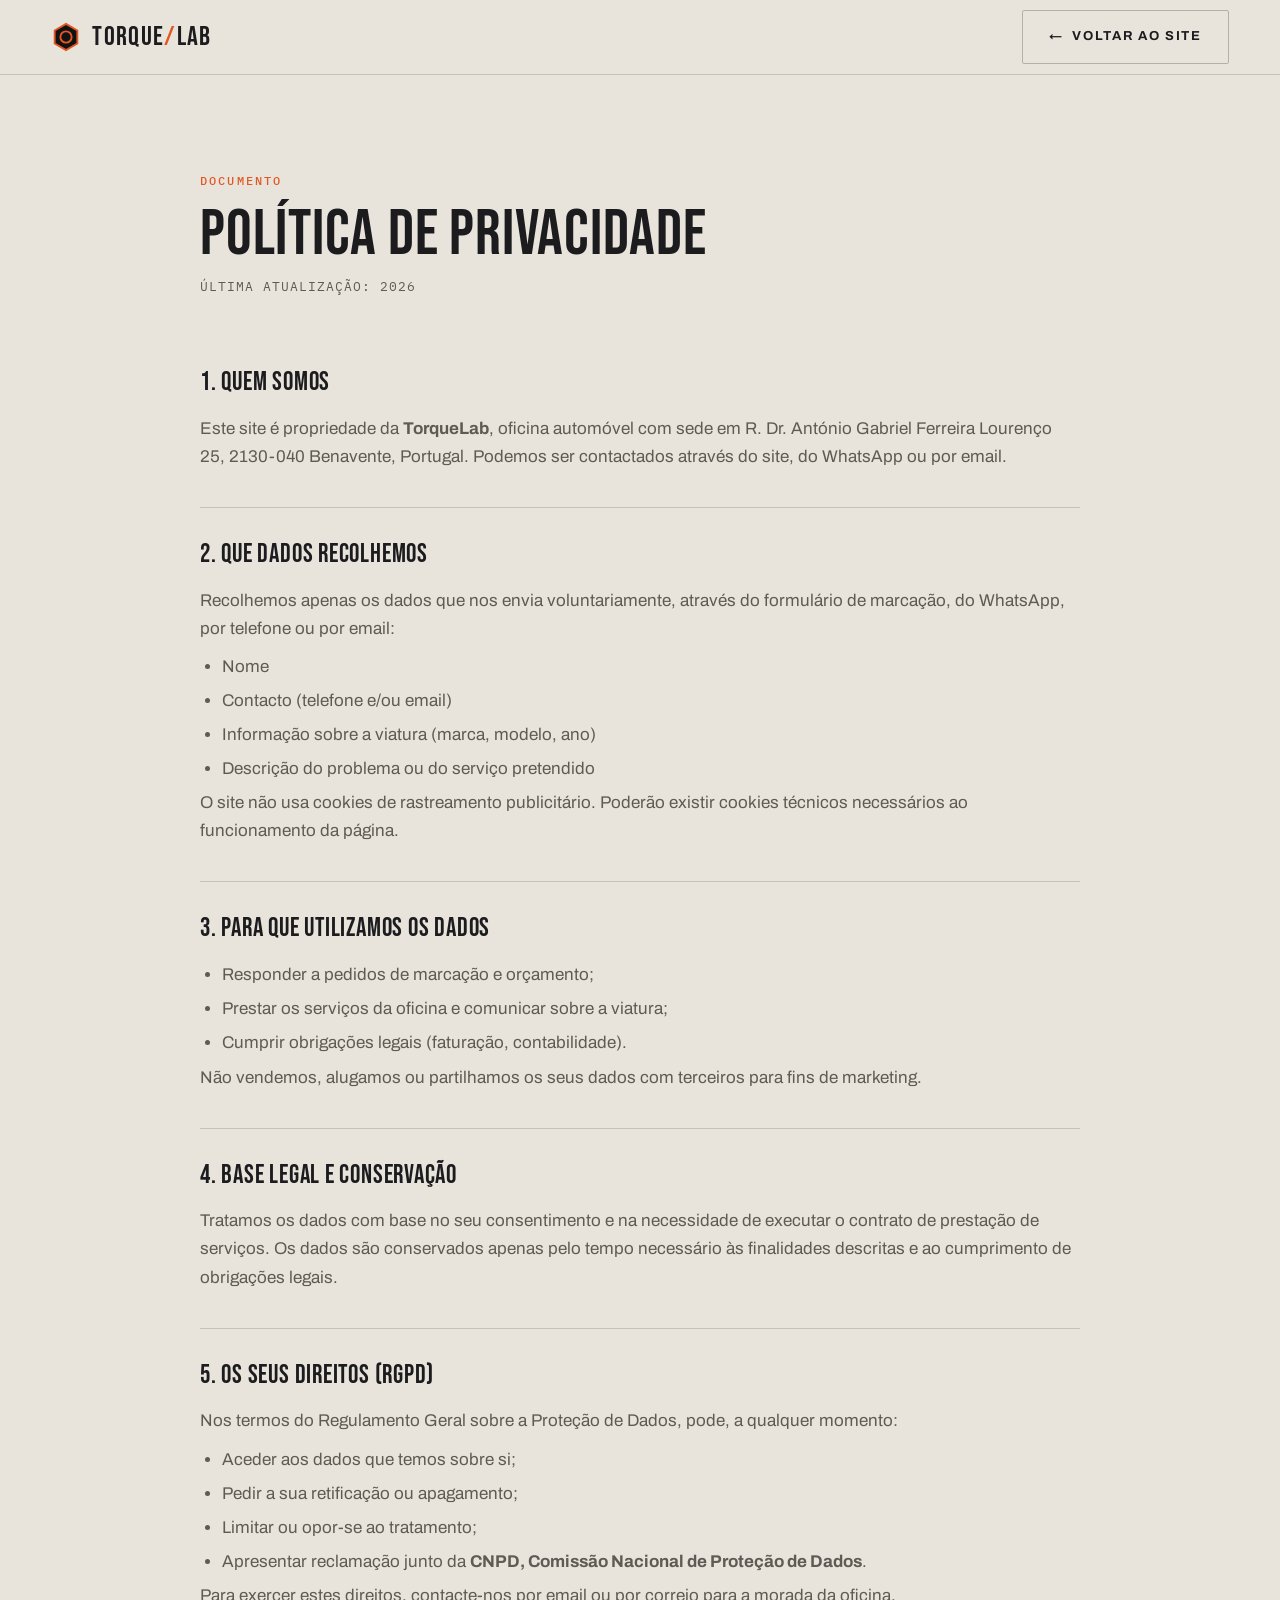
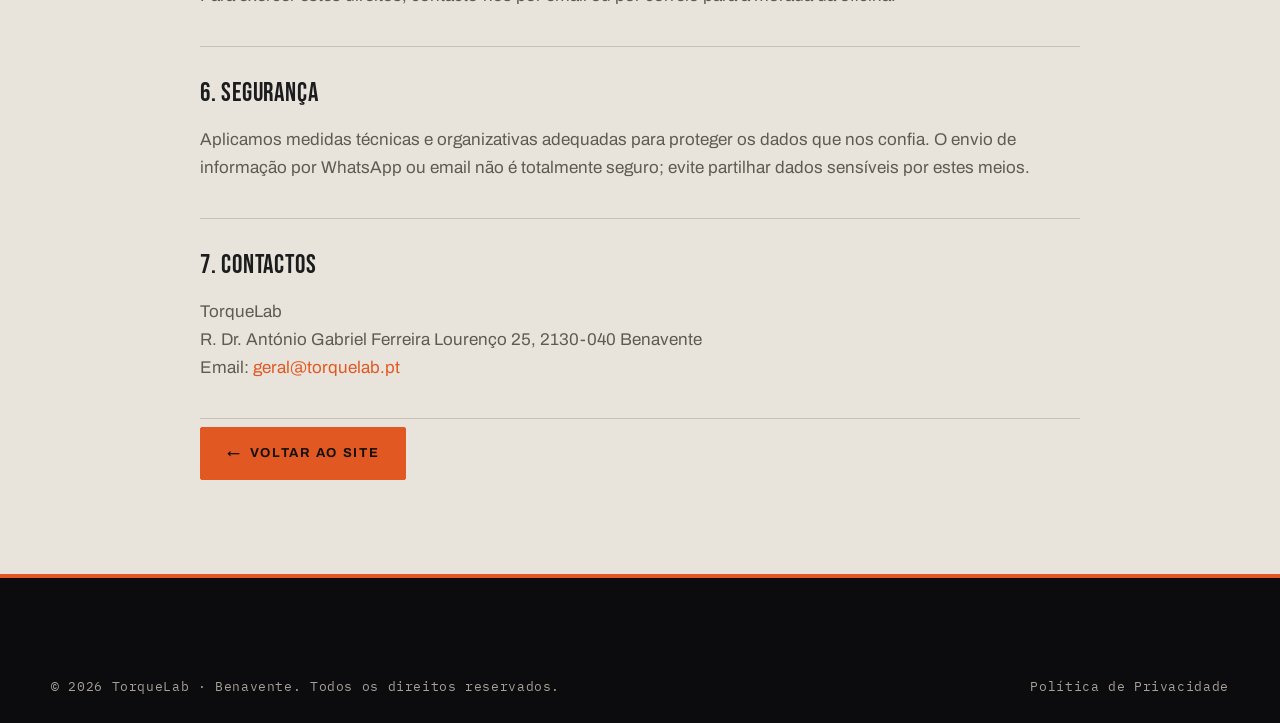
==== privacidade.html @ 55f6bb04 "Lançamento do site da TorqueLab: oficina automóvel em Benavente" ====
<!DOCTYPE html>
<html lang="pt-PT">
<head>
  <meta charset="UTF-8">
  <meta name="viewport" content="width=device-width, initial-scale=1.0">
  <title>Política de Privacidade, TorqueLab</title>
  <meta name="description" content="Política de Privacidade da TorqueLab, como tratamos os dados pessoais que nos confia através do site, formulários e WhatsApp.">
  <meta name="robots" content="noindex">
  <link rel="icon" href="data:image/svg+xml,%3Csvg%20xmlns='http://www.w3.org/2000/svg'%20viewBox='0%200%2032%2032'%3E%3Cpath%20d='M16%202l12.1%207v14L16%2030%203.9%2023V9L16%202z'%20fill='%23121214'%20stroke='%23e25822'%20stroke-width='2'/%3E%3Ccircle%20cx='16'%20cy='16'%20r='6'%20fill='none'%20stroke='%23e25822'%20stroke-width='2'/%3E%3C/svg%3E">
  <link rel="preconnect" href="https://fonts.googleapis.com">
  <link rel="preconnect" href="https://fonts.gstatic.com" crossorigin>
  <link href="https://fonts.googleapis.com/css2?family=Bebas+Neue&family=IBM+Plex+Mono:wght@400;500&family=Archivo:wght@400;500;600;700&display=swap" rel="stylesheet">
  <link rel="stylesheet" href="assets/css/styles.css">
</head>
<body class="page">
  <header class="site-header">
    <div class="container site-header__inner">
      <a class="brand" href="index.html">
        <svg class="brand__mark" width="30" height="30" viewBox="0 0 32 32" aria-hidden="true">
          <path d="M16 2l12.1 7v14L16 30 3.9 23V9L16 2z" fill="#121214" stroke="#e25822" stroke-width="2"></path>
          <circle cx="16" cy="16" r="6" fill="none" stroke="#e25822" stroke-width="2"></circle>
        </svg>
        <span class="brand__text">TORQUE<span>/</span>LAB</span>
      </a>
      <a class="btn btn--ghost_dark" href="index.html"><span aria-hidden="true">←</span> Voltar ao site</a>
    </div>
  </header>

  <main class="page-main">
    <div class="container container--narrow">
      <p class="kicker">Documento</p>
      <h1 class="page-title">Política de Privacidade</h1>
      <p class="page-update">Última atualização: 2026</p>

      <section class="page-block">
        <h2>1. Quem somos</h2>
        <p>Este site é propriedade da <strong>TorqueLab</strong>, oficina automóvel com sede em R. Dr. António Gabriel Ferreira Lourenço 25, 2130-040 Benavente, Portugal. Podemos ser contactados através do site, do WhatsApp ou por email.</p>
      </section>

      <section class="page-block">
        <h2>2. Que dados recolhemos</h2>
        <p>Recolhemos apenas os dados que nos envia voluntariamente, através do formulário de marcação, do WhatsApp, por telefone ou por email:</p>
        <ul>
          <li>Nome</li>
          <li>Contacto (telefone e/ou email)</li>
          <li>Informação sobre a viatura (marca, modelo, ano)</li>
          <li>Descrição do problema ou do serviço pretendido</li>
        </ul>
        <p>O site não usa cookies de rastreamento publicitário. Poderão existir cookies técnicos necessários ao funcionamento da página.</p>
      </section>

      <section class="page-block">
        <h2>3. Para que utilizamos os dados</h2>
        <ul>
          <li>Responder a pedidos de marcação e orçamento;</li>
          <li>Prestar os serviços da oficina e comunicar sobre a viatura;</li>
          <li>Cumprir obrigações legais (faturação, contabilidade).</li>
        </ul>
        <p>Não vendemos, alugamos ou partilhamos os seus dados com terceiros para fins de marketing.</p>
      </section>

      <section class="page-block">
        <h2>4. Base legal e conservação</h2>
        <p>Tratamos os dados com base no seu consentimento e na necessidade de executar o contrato de prestação de serviços. Os dados são conservados apenas pelo tempo necessário às finalidades descritas e ao cumprimento de obrigações legais.</p>
      </section>

      <section class="page-block">
        <h2>5. Os seus direitos (RGPD)</h2>
        <p>Nos termos do Regulamento Geral sobre a Proteção de Dados, pode, a qualquer momento:</p>
        <ul>
          <li>Aceder aos dados que temos sobre si;</li>
          <li>Pedir a sua retificação ou apagamento;</li>
          <li>Limitar ou opor-se ao tratamento;</li>
          <li>Apresentar reclamação junto da <strong>CNPD, Comissão Nacional de Proteção de Dados</strong>.</li>
        </ul>
        <p>Para exercer estes direitos, contacte-nos por email ou por correio para a morada da oficina.</p>
      </section>

      <section class="page-block">
        <h2>6. Segurança</h2>
        <p>Aplicamos medidas técnicas e organizativas adequadas para proteger os dados que nos confia. O envio de informação por WhatsApp ou email não é totalmente seguro; evite partilhar dados sensíveis por estes meios.</p>
      </section>

      <section class="page-block">
        <h2>7. Contactos</h2>
        <p>TorqueLab<br>R. Dr. António Gabriel Ferreira Lourenço 25, 2130-040 Benavente<br>Email: <a class="link" href="mailto:geral@torquelab.pt">geral@torquelab.pt</a></p>
      </section>

      <p><a class="btn btn--solid" href="index.html#contacto"><span aria-hidden="true">←</span> Voltar ao site</a></p>
    </div>
  </main>

  <footer class="site-footer">
    <div class="container">
      <div class="site-footer__bottom">
        <p>© <span data-year>2026</span> TorqueLab · Benavente. Todos os direitos reservados.</p>
        <p><a href="privacidade.html">Política de Privacidade</a></p>
      </div>
    </div>
  </footer>

  <script src="assets/js/main.js"></script>
</body>
</html>
---- assets/css/styles.css ----
/* ------------------------------------------------------------------ *
   TorqueLab, design industrial / laboratório
   Paleta: grafite + preto fosco + aço escovado + laranja-queimado
   Tipografia: Bebas Neue (display) / Archivo (corpo) / IBM Plex Mono (técnica)
 * ------------------------------------------------------------------ */

:root {
  --ink: #121214;
  --graphite: #1a1a1d;
  --panel: #232327;
  --steel: #35353b;
  --steel-2: #44444c;

  --paper: #e8e4dc;
  --paper-2: #dcd7cc;

  --txt: #ede9e1;
  --muted: #a6a097;

  --txt-dark: #1c1c1f;
  --muted-dark: #5f5b54;

  --orange: #e25822;
  --orange-2: #f06a2f;

  --f-display: 'Bebas Neue', 'Arial Narrow', sans-serif;
  --f-body: 'Archivo', 'Helvetica Neue', sans-serif;
  --f-mono: 'IBM Plex Mono', 'Courier New', monospace;

  --wrap: 1180px;
  --header-h: 74px;
}

* { box-sizing: border-box; }

html {
  scroll-behavior: smooth;
  scroll-padding-top: 110px;
  -webkit-text-size-adjust: 100%;
}

body {
  margin: 0;
  font-family: var(--f-body);
  font-size: 17px;
  line-height: 1.65;
  color: var(--txt);
  background: var(--ink);
  -webkit-font-smoothing: antialiased;
}

img { max-width: 100%; display: block; height: auto; }
a { color: inherit; }
ul, ol { margin: 0; padding: 0; list-style: none; }
h1, h2, h3 { margin: 0; font-weight: 400; }
p { margin: 0 0 1em; }

::selection { background: var(--orange); color: #fff; }

:focus-visible {
  outline: 2px solid var(--orange);
  outline-offset: 3px;
}

.container {
  width: min(var(--wrap), 92%);
  margin-inline: auto;
}
.container--narrow { width: min(880px, 92%); }

/* ------------------------------------------------------------------ */

.kicker {
  font-family: var(--f-mono);
  font-size: 12px;
  font-weight: 500;
  letter-spacing: .18em;
  text-transform: uppercase;
  color: var(--orange);
  margin: 0 0 14px;
}

.section {
  padding: clamp(70px, 9vw, 120px) 0;
  border-top: 1px solid var(--steel);
}
.section--light {
  background: var(--paper);
  color: var(--txt-dark);
  border-top: none;
}
.section--light .kicker { color: var(--orange); }
.section--dark { background: var(--graphite); }
.section--contact {
  background: var(--ink);
  padding-bottom: clamp(50px, 7vw, 80px);
}

.section__head { margin-bottom: clamp(38px, 5vw, 64px); max-width: 780px; }
.section__head--split {
  display: grid;
  grid-template-columns: minmax(0, 1.15fr) minmax(0, 1fr);
  gap: 40px;
  align-items: end;
  max-width: none;
}
.section__title {
  font-family: var(--f-display);
  font-size: clamp(38px, 5.4vw, 66px);
  line-height: .95;
  letter-spacing: .012em;
  text-transform: uppercase;
}
.section--light .section__title { color: var(--txt-dark); }
.section__sub { color: var(--muted); margin: 0; font-size: 16.5px; }
.section--light .section__sub { color: var(--muted-dark); }

.link {
  color: var(--orange);
  text-decoration: none;
  border-bottom: 1px solid transparent;
  transition: border-color .18s, color .18s;
}
.link:hover { border-color: var(--orange); }

.btn {
  display: inline-flex;
  align-items: center;
  justify-content: center;
  gap: 8px;
  font-family: var(--f-body);
  font-size: 13px;
  font-weight: 700;
  letter-spacing: .13em;
  text-transform: uppercase;
  text-decoration: none;
  padding: 15px 26px;
  border: 1px solid transparent;
  border-radius: 2px;
  cursor: pointer;
  transition: background-color .18s, color .18s, border-color .18s, transform .18s;
}
.btn--solid { background: var(--orange); color: #17110c; border-color: var(--orange); }
.btn--solid:hover { background: var(--orange-2); border-color: var(--orange-2); transform: translateY(-1px); }
.btn--ghost {
  background: transparent;
  color: var(--txt);
  border-color: var(--steel-2);
}
.btn--ghost:hover { border-color: var(--orange); color: var(--orange); }
.btn--ghost_dark { color: var(--txt-dark); border-color: #b6afa3; }
.btn--ghost_dark:hover { border-color: var(--orange); color: var(--orange); }

/* ------------------------------ topbar ---------------------------- */

.topbar {
  background: var(--orange);
  color: #17110c;
  font-family: var(--f-mono);
  font-size: 11.5px;
  letter-spacing: .1em;
  text-transform: uppercase;
}
.topbar__inner {
  display: flex;
  justify-content: space-between;
  align-items: center;
  gap: 18px;
  padding: 7px 0;
}
.topbar a { text-decoration: none; }
.topbar a:hover { text-decoration: underline; }

/* ------------------------------ header ---------------------------- */

.site-header {
  position: sticky;
  top: 0;
  z-index: 80;
  background: rgba(18, 18, 20, .94);
  backdrop-filter: blur(6px);
  border-bottom: 1px solid var(--steel);
  transition: box-shadow .2s;
}
.site-header.is-scrolled { box-shadow: 0 10px 30px rgba(0, 0, 0, .45); }
.site-header__inner {
  display: flex;
  align-items: center;
  justify-content: space-between;
  gap: 24px;
  min-height: var(--header-h);
}

.brand {
  display: inline-flex;
  align-items: center;
  gap: 11px;
  text-decoration: none;
}
.brand__text {
  font-family: var(--f-display);
  font-size: 27px;
  letter-spacing: .05em;
  color: var(--txt);
  line-height: 1;
}
.brand__text span { color: var(--orange); }

.nav { display: flex; align-items: center; gap: 26px; }
.nav__list { display: flex; gap: 26px; }
.nav__list a {
  font-family: var(--f-mono);
  font-size: 12.5px;
  letter-spacing: .1em;
  text-transform: uppercase;
  text-decoration: none;
  color: var(--muted);
  padding: 6px 0;
  border-bottom: 2px solid transparent;
  transition: color .18s, border-color .18s;
}
.nav__list a:hover { color: var(--txt); border-color: var(--orange); }
.nav__cta { padding: 12px 20px; font-size: 12px; }
.nav__phone {
  display: inline-flex;
  align-items: center;
  gap: 8px;
  font-family: var(--f-mono);
  font-size: 13.5px;
  color: var(--txt);
  text-decoration: none;
  letter-spacing: .04em;
}
.nav__phone:hover { color: var(--orange); }

.nav-toggle {
  display: none;
  flex-direction: column;
  justify-content: center;
  gap: 5px;
  width: 46px;
  height: 40px;
  padding: 8px;
  background: transparent;
  border: 1px solid var(--steel-2);
  border-radius: 2px;
  cursor: pointer;
}
.nav-toggle span {
  display: block;
  height: 2px;
  background: var(--txt);
  transition: transform .2s, opacity .2s;
}
.nav-toggle[aria-expanded="true"] span:nth-child(1) { transform: translateY(7px) rotate(45deg); }
.nav-toggle[aria-expanded="true"] span:nth-child(2) { opacity: 0; }
.nav-toggle[aria-expanded="true"] span:nth-child(3) { transform: translateY(-7px) rotate(-45deg); }

/* ------------------------------- hero ----------------------------- */

.hero {
  position: relative;
  overflow: hidden;
  background-color: var(--ink);
  background-image:
    radial-gradient(circle at 78% 18%, rgba(226, 88, 34, .28), transparent 42%),
    linear-gradient(rgba(18, 18, 20, .93), rgba(18, 18, 20, .84)),
    url("https://images.unsplash.com/photo-1486262715619-67b85e0b08d3?auto=format&fit=crop&w=1920&q=80");
  background-size: cover;
  background-position: center;
}
.hero::before {
  content: "";
  position: absolute;
  inset: 0;
  background-image:
    linear-gradient(rgba(255, 255, 255, .035) 1px, transparent 1px),
    linear-gradient(90deg, rgba(255, 255, 255, .035) 1px, transparent 1px);
  background-size: 56px 56px;
  pointer-events: none;
}
.hero__grid {
  position: relative;
  display: grid;
  grid-template-columns: minmax(0, 1.25fr) minmax(0, .85fr);
  gap: clamp(32px, 5vw, 64px);
  align-items: end;
  padding: clamp(64px, 9vw, 110px) 0 clamp(58px, 8vw, 96px);
}
.hero__title {
  font-family: var(--f-display);
  font-size: clamp(54px, 8.2vw, 104px);
  line-height: .9;
  letter-spacing: .01em;
  text-transform: uppercase;
  margin-bottom: 22px;
}
.hero__title span { color: var(--orange); }
.hero__lead {
  font-size: clamp(16.5px, 1.35vw, 19px);
  max-width: 56ch;
  color: #d6d1c8;
  margin-bottom: 30px;
}
.hero__actions { display: flex; flex-wrap: wrap; gap: 14px; margin-bottom: 26px; }
.hero__note {
  font-family: var(--f-mono);
  font-size: 12.5px;
  letter-spacing: .06em;
  color: var(--muted);
  margin: 0;
  padding-top: 18px;
  border-top: 1px solid var(--steel-2);
}

.spec-card {
  background: rgba(12, 12, 14, .82);
  border: 1px solid var(--steel-2);
  padding: 24px 24px 18px;
}
.spec-card__title {
  font-family: var(--f-mono);
  font-size: 11.5px;
  letter-spacing: .2em;
  text-transform: uppercase;
  color: var(--orange);
  margin: 0 0 16px;
  padding-bottom: 12px;
  border-bottom: 1px solid var(--steel-2);
}
.spec-card__rows { margin: 0; }
.spec-card__row {
  display: grid;
  grid-template-columns: 118px 1fr;
  gap: 12px;
  padding: 9px 0;
  border-bottom: 1px dashed #3a3a41;
}
.spec-card__row dt {
  font-family: var(--f-mono);
  font-size: 11.5px;
  letter-spacing: .1em;
  text-transform: uppercase;
  color: var(--muted);
}
.spec-card__row dd { margin: 0; font-size: 14.5px; color: var(--txt); }
.spec-card__link {
  display: block;
  margin-top: 16px;
  font-family: var(--f-mono);
  font-size: 13px;
  color: var(--orange);
  text-decoration: none;
  letter-spacing: .06em;
}
.spec-card__link:hover { text-decoration: underline; }

.hazard {
  height: 14px;
  background-image: repeating-linear-gradient(
    -45deg,
    var(--orange) 0 14px,
    var(--ink) 14px 28px
  );
}

/* ------------------------------ sobre ----------------------------- */

.about {
  display: grid;
  grid-template-columns: minmax(0, .95fr) minmax(0, 1.05fr);
  gap: clamp(32px, 5vw, 64px);
  align-items: start;
}
.about__media { position: relative; }
.about__img {
  margin: 0;
  border: 1px solid #c9c2b4;
  background: var(--paper-2);
}
.about__img img { filter: grayscale(.15) contrast(1.05); }
.about__note {
  position: absolute;
  left: -14px;
  bottom: -22px;
  width: min(320px, 88%);
  background: var(--ink);
  color: var(--txt);
  border-left: 4px solid var(--orange);
  padding: 14px 16px;
}
.about__note p {
  font-family: var(--f-mono);
  font-size: 11.5px;
  letter-spacing: .1em;
  text-transform: uppercase;
  margin: 0 0 5px;
  color: var(--muted);
}
.about__note p:first-child { color: var(--orange); margin-bottom: 7px; }

.about__lead {
  font-size: clamp(18px, 1.7vw, 21px);
  line-height: 1.5;
  font-weight: 500;
  color: var(--txt-dark);
}
.about__text > p { color: var(--muted-dark); }
.about__text strong { color: var(--txt-dark); font-weight: 700; }

.about__rows { margin-top: 28px; border-top: 2px solid var(--txt-dark); }
.about__rows li {
  padding: 16px 0;
  border-bottom: 1px solid #c9c2b4;
}
.about__rows p { margin: 0; font-size: 15.5px; color: var(--muted-dark); }
.about__rows-label {
  font-family: var(--f-mono);
  font-size: 12.5px !important;
  letter-spacing: .12em;
  text-transform: uppercase;
  color: var(--orange) !important;
  margin-bottom: 4px !important;
}

.stats {
  display: grid;
  grid-template-columns: repeat(4, 1fr);
  gap: 20px;
  margin-top: clamp(56px, 7vw, 84px);
  border-top: 2px solid var(--txt-dark);
  padding-top: 26px;
}
.stat__num {
  font-family: var(--f-display);
  font-size: clamp(44px, 5vw, 62px);
  line-height: 1;
  color: var(--txt-dark);
  margin: 0 0 6px;
}
.stat__label {
  font-family: var(--f-mono);
  font-size: 12px;
  letter-spacing: .1em;
  text-transform: uppercase;
  color: var(--muted-dark);
  margin: 0;
}

/* ---------------------------- serviços ---------------------------- */

.services-layout {
  display: grid;
  grid-template-columns: 250px minmax(0, 1fr);
  gap: clamp(28px, 4vw, 56px);
  align-items: start;
}
.services-index {
  position: sticky;
  top: calc(var(--header-h) + 24px);
  background: var(--panel);
  border: 1px solid var(--steel-2);
  padding: 20px 18px;
}
.services-index__label {
  font-family: var(--f-mono);
  font-size: 11px;
  letter-spacing: .2em;
  text-transform: uppercase;
  color: var(--orange);
  margin: 0 0 14px;
  padding-bottom: 10px;
  border-bottom: 1px solid var(--steel-2);
}
.services-index nav { display: flex; flex-direction: column; gap: 4px; }
.services-index a {
  display: flex;
  gap: 12px;
  padding: 9px 6px;
  font-family: var(--f-mono);
  font-size: 13px;
  color: var(--muted);
  text-decoration: none;
  border-left: 2px solid transparent;
  transition: color .15s, border-color .15s, background-color .15s;
}
.services-index a span { font-family: var(--f-body); font-size: 14.5px; }
.services-index a:hover {
  color: var(--txt);
  border-color: var(--orange);
  background: rgba(226, 88, 34, .08);
}

.serv-cat {
  scroll-margin-top: calc(var(--header-h) + 18px);
  margin-bottom: clamp(38px, 5vw, 58px);
}
.serv-cat:last-child { margin-bottom: 0; }
.serv-cat__head {
  display: grid;
  grid-template-columns: 76px minmax(0, 1fr) auto;
  gap: 20px;
  align-items: start;
  padding-bottom: 18px;
  margin-bottom: 4px;
  border-bottom: 2px solid var(--orange);
}
.serv-cat__num {
  font-family: var(--f-display);
  font-size: 56px;
  line-height: .85;
  color: var(--orange);
  margin: 0;
}
.serv-cat__head h3 {
  font-family: var(--f-display);
  font-size: clamp(26px, 3vw, 34px);
  letter-spacing: .03em;
  text-transform: uppercase;
  color: var(--txt);
  margin-bottom: 6px;
}
.serv-cat__head p:not(.serv-cat__num):not(.serv-cat__count) {
  margin: 0;
  color: var(--muted);
  font-size: 15.5px;
  max-width: 58ch;
}
.serv-cat__count {
  font-family: var(--f-mono);
  font-size: 12px;
  letter-spacing: .1em;
  text-transform: uppercase;
  color: var(--muted);
  margin: 6px 0 0;
}

.serv-row {
  display: flex;
  align-items: center;
  justify-content: space-between;
  gap: 28px;
  padding: 17px 12px;
  border-bottom: 1px solid var(--steel);
  transition: background-color .15s;
}
.serv-row:hover { background: rgba(255, 255, 255, .03); }
.serv-row__name {
  font-family: var(--f-body);
  font-size: 16.5px;
  font-weight: 600;
  letter-spacing: .02em;
  margin: 0 0 3px;
  color: var(--txt);
}
.serv-row__desc {
  margin: 0;
  font-size: 15px;
  color: var(--muted);
  max-width: 74ch;
}
.serv-row__cta {
  flex-shrink: 0;
  font-family: var(--f-mono);
  font-size: 12.5px;
  letter-spacing: .1em;
  text-transform: uppercase;
  color: var(--orange);
  text-decoration: none;
  white-space: nowrap;
  border: 1px solid transparent;
  padding: 8px 12px;
  transition: border-color .15s, background-color .15s;
}
.serv-row__cta:hover { border-color: var(--orange); background: rgba(226, 88, 34, .1); }

/* ------------------------------ método ---------------------------- */

#metodo .container { position: relative; }
#metodo {
  background-image:
    linear-gradient(rgba(28, 28, 31, .05) 1px, transparent 1px),
    linear-gradient(90deg, rgba(28, 28, 31, .05) 1px, transparent 1px);
  background-size: 44px 44px;
}

.method {
  display: grid;
  grid-template-columns: minmax(0, 1.15fr) minmax(0, .85fr);
  gap: clamp(32px, 5vw, 64px);
  align-items: start;
}

.steps { border-left: 2px solid var(--txt-dark); }
.step {
  position: relative;
  display: grid;
  grid-template-columns: 86px minmax(0, 1fr);
  gap: 22px;
  padding: 0 0 34px 30px;
  margin-left: -2px;
  border-left: 2px solid transparent;
}
.step:last-child { padding-bottom: 0; }
.step__num {
  font-family: var(--f-display);
  font-size: 54px;
  line-height: .85;
  color: var(--orange);
}
.step__body {
  background: rgba(255, 255, 255, .55);
  border: 1px solid #c9c2b4;
  border-top: 3px solid var(--txt-dark);
  padding: 20px 22px;
}
.step__body h3 {
  font-family: var(--f-display);
  font-size: 30px;
  letter-spacing: .04em;
  text-transform: uppercase;
  color: var(--txt-dark);
  margin-bottom: 6px;
}
.step__body p { color: var(--muted-dark); font-size: 15.5px; margin-bottom: 10px; }
.step__meta {
  font-family: var(--f-mono);
  font-size: 11.5px;
  letter-spacing: .1em;
  text-transform: uppercase;
  color: var(--orange);
  margin: 0 !important;
  padding-top: 10px;
  border-top: 1px dashed #b9b2a6;
}

.method-side { display: flex; flex-direction: column; gap: 22px; position: sticky; top: calc(var(--header-h) + 24px); }
.method-side__panel {
  background: var(--ink);
  color: var(--txt);
  border-left: 5px solid var(--orange);
  padding: 26px 26px 22px;
}
.method-side__panel--alt { background: var(--panel); border-left-color: var(--txt-dark); }
.method-side__big {
  font-family: var(--f-display);
  font-size: clamp(26px, 2.4vw, 34px);
  line-height: 1.05;
  letter-spacing: .02em;
  text-transform: uppercase;
  margin: 0 0 12px;
}
.method-side__panel > p:last-child { color: var(--muted); font-size: 15px; margin: 0; }

/* ----------------------------- galeria ---------------------------- */

.gallery {
  display: grid;
  grid-template-columns: repeat(12, 1fr);
  grid-auto-rows: 230px;
  gap: 14px;
}
.gallery__item {
  position: relative;
  margin: 0;
  overflow: hidden;
  background: var(--panel);
  border: 1px solid var(--steel-2);
}
.gallery__item img {
  width: 100%;
  height: 100%;
  object-fit: cover;
  filter: grayscale(.25) contrast(1.04);
  transition: filter .3s, transform .4s;
}
.gallery__item:hover img { filter: grayscale(0); transform: scale(1.03); }
.gallery__item figcaption {
  position: absolute;
  left: 0;
  right: 0;
  bottom: 0;
  padding: 26px 16px 13px;
  background: linear-gradient(transparent, rgba(10, 10, 12, .92));
  font-family: var(--f-mono);
  font-size: 12.5px;
  letter-spacing: .04em;
  color: var(--txt);
}
.gallery__item figcaption span {
  display: block;
  color: var(--orange);
  letter-spacing: .16em;
  text-transform: uppercase;
  font-size: 11px;
  margin-bottom: 3px;
}
.g1 { grid-column: span 7; grid-row: span 2; }
.g2 { grid-column: span 5; grid-row: span 1; }
.g3 { grid-column: span 5; grid-row: span 1; }
.g4 { grid-column: span 7; grid-row: span 1; }
.g5 { grid-column: span 5; grid-row: span 1; }

/* --------------------------- testemunhos -------------------------- */

.testimonials {
  display: grid;
  grid-template-columns: minmax(0, 1.3fr) minmax(0, .7fr);
  gap: clamp(28px, 4vw, 52px);
  align-items: start;
}
.testimonials__list { border-top: 2px solid var(--txt-dark); }
.review {
  margin: 0;
  padding: 26px 0;
  border-bottom: 1px solid #c9c2b4;
  border-left: 4px solid var(--orange);
  padding-left: 24px;
}
.review p {
  font-size: clamp(17px, 1.6vw, 19.5px);
  line-height: 1.55;
  color: var(--txt-dark);
  margin-bottom: 14px;
}
.review footer {
  font-family: var(--f-mono);
  font-size: 12.5px;
  letter-spacing: .08em;
  text-transform: uppercase;
  color: var(--muted-dark);
}
.review footer span {
  display: block;
  color: var(--orange);
  margin-bottom: 2px;
  letter-spacing: .12em;
}
.review--wide p { font-size: clamp(19px, 1.9vw, 23px); }

.testimonials__side { display: flex; flex-direction: column; gap: 18px; }
.rating-card {
  background: var(--ink);
  color: var(--txt);
  padding: 26px 24px;
  border: 1px solid var(--steel-2);
}
.rating-card__stars {
  color: var(--orange);
  letter-spacing: .16em;
  font-size: 20px;
  margin: 0 0 6px;
}
.rating-card__score {
  font-family: var(--f-display);
  font-size: 46px;
  line-height: 1;
  letter-spacing: .02em;
  text-transform: uppercase;
  margin: 0 0 12px;
}
.rating-card__score::before {
  content: attr(data-value) " ";
  color: var(--orange);
}
.rating-card--insta .rating-card__score { color: var(--orange); font-size: 34px; }
.rating-card--insta .rating-card__score::before { content: none; }
.rating-card__text { color: var(--muted); font-size: 15px; margin-bottom: 18px; }
.rating-card .btn { width: 100%; font-size: 12px; padding: 14px 16px; }
.rating-card--insta { background: var(--panel); }

/* -------------------------------- faq ----------------------------- */

.faq { border-top: 2px solid var(--orange); }
.faq__item { border-bottom: 1px solid var(--steel-2); }
.faq__item summary {
  display: flex;
  align-items: center;
  justify-content: space-between;
  gap: 20px;
  padding: 22px 4px;
  cursor: pointer;
  list-style: none;
  font-family: var(--f-display);
  font-size: clamp(21px, 2.4vw, 27px);
  letter-spacing: .03em;
  text-transform: uppercase;
  color: var(--txt);
  transition: color .15s;
}
.faq__item summary::-webkit-details-marker { display: none; }
.faq__item summary:hover { color: var(--orange); }
.faq__mark {
  position: relative;
  flex-shrink: 0;
  width: 26px;
  height: 26px;
  border: 1px solid var(--steel-2);
}
.faq__mark::before,
.faq__mark::after {
  content: "";
  position: absolute;
  inset: 50% 6px auto 6px;
  height: 2px;
  background: var(--orange);
  transform: translateY(-50%);
  transition: transform .2s;
}
.faq__mark::after { transform: translateY(-50%) rotate(90deg); }
.faq__item[open] .faq__mark::after { transform: translateY(-50%) rotate(0); }
.faq__body { padding: 0 4px 24px; max-width: 74ch; }
.faq__body p { color: var(--muted); margin: 0; }

/* ----------------------------- contacto --------------------------- */

.contact {
  display: grid;
  grid-template-columns: minmax(0, 1.1fr) minmax(0, .9fr);
  gap: clamp(28px, 4vw, 48px);
  align-items: start;
}

.worksheet {
  background: var(--graphite);
  border: 1px solid var(--steel-2);
  border-top: 4px solid var(--orange);
  padding: clamp(24px, 3vw, 36px);
}
.worksheet__title {
  font-family: var(--f-display);
  font-size: 32px;
  letter-spacing: .05em;
  text-transform: uppercase;
  color: var(--txt);
  margin: 0 0 22px;
  padding-bottom: 14px;
  border-bottom: 1px solid var(--steel-2);
}
.worksheet__grid {
  display: grid;
  grid-template-columns: 1fr 1fr;
  gap: 16px;
}
.field { display: flex; flex-direction: column; gap: 7px; }
.field--full { grid-column: 1 / -1; }
.field label {
  font-family: var(--f-mono);
  font-size: 11.5px;
  letter-spacing: .13em;
  text-transform: uppercase;
  color: var(--muted);
}
.field label span { color: var(--steel-2); text-transform: none; letter-spacing: .04em; }
.field input,
.field select,
.field textarea {
  font-family: var(--f-body);
  font-size: 16px;
  color: var(--txt);
  background: var(--ink);
  border: 1px solid var(--steel-2);
  border-radius: 2px;
  padding: 13px 14px;
  transition: border-color .15s, background-color .15s;
}
.field input::placeholder,
.field textarea::placeholder { color: #6e6a63; }
.field input:focus,
.field select:focus,
.field textarea:focus {
  outline: none;
  border-color: var(--orange);
  background: #0d0d0f;
}
.field select { appearance: none; background-image: linear-gradient(45deg, transparent 50%, var(--orange) 50%), linear-gradient(135deg, var(--orange) 50%, transparent 50%); background-position: calc(100% - 20px) calc(50% - 3px), calc(100% - 14px) calc(50% - 3px); background-size: 6px 6px, 6px 6px; background-repeat: no-repeat; }
.field select optgroup { background: var(--ink); color: var(--txt); font-style: normal; }
.field textarea { resize: vertical; min-height: 110px; }

.worksheet__foot { margin-top: 22px; display: flex; flex-direction: column; gap: 12px; align-items: flex-start; }
.worksheet__note {
  font-family: var(--f-mono);
  font-size: 12.5px;
  color: var(--muted);
  margin: 0;
  letter-spacing: .03em;
}
.worksheet__note.is-ok { color: var(--orange); }

.contact-info { display: flex; flex-direction: column; gap: 20px; }
.contact-info__block {
  background: var(--graphite);
  border: 1px solid var(--steel-2);
  border-left: 4px solid var(--orange);
  padding: 22px 24px;
}
.contact-info__label {
  font-family: var(--f-mono);
  font-size: 11.5px;
  letter-spacing: .2em;
  text-transform: uppercase;
  color: var(--orange);
  margin: 0 0 10px;
}
.contact-info__block p { color: var(--txt); font-size: 16px; margin-bottom: 8px; }
.contact-info__block p:last-child { margin-bottom: 0; }

.hours { width: 100%; border-collapse: collapse; font-size: 15.5px; }
.hours td { padding: 8px 0; border-bottom: 1px dashed #3a3a41; color: var(--txt); }
.hours tr:last-child td { border-bottom: none; }
.hours td:last-child { text-align: right; font-family: var(--f-mono); color: var(--orange); font-size: 14.5px; }

.map {
  margin-top: clamp(28px, 4vw, 44px);
  border: 1px solid var(--steel-2);
  filter: grayscale(1) contrast(1.05);
  transition: filter .3s;
}
.map:hover { filter: grayscale(0); }
.map iframe { display: block; }

/* ------------------------------ footer ---------------------------- */

.site-footer {
  background: #0c0c0e;
  border-top: 4px solid var(--orange);
  padding: clamp(52px, 7vw, 76px) 0 26px;
  font-size: 15.5px;
}
.site-footer__grid {
  display: grid;
  grid-template-columns: minmax(0, 1.3fr) repeat(3, minmax(0, 1fr));
  gap: clamp(28px, 4vw, 48px);
  padding-bottom: 40px;
  border-bottom: 1px solid var(--steel);
}
.site-footer__tagline { color: var(--muted); max-width: 34ch; margin-top: 16px; }
.site-footer__title {
  font-family: var(--f-mono);
  font-size: 11.5px;
  letter-spacing: .2em;
  text-transform: uppercase;
  color: var(--orange);
  margin: 0 0 14px;
}
.site-footer__col ul { display: flex; flex-direction: column; gap: 8px; }
.site-footer__col a {
  color: var(--muted);
  text-decoration: none;
  transition: color .15s;
}
.site-footer__col a:hover { color: var(--orange); }
.site-footer__col p { color: var(--muted); }
.site-footer__social a {
  display: inline-flex;
  align-items: center;
  gap: 9px;
  font-family: var(--f-mono);
  font-size: 13.5px;
  color: var(--txt);
}
.site-footer__bottom {
  display: flex;
  justify-content: space-between;
  gap: 18px;
  flex-wrap: wrap;
  padding-top: 22px;
  font-family: var(--f-mono);
  font-size: 12.5px;
  letter-spacing: .05em;
  color: var(--muted);
}
.site-footer__bottom p { margin: 0; }
.site-footer__bottom a { color: var(--muted); text-decoration: none; }
.site-footer__bottom a:hover { color: var(--orange); }

/* --------------------------- whatsapp fab ------------------------- */

.wa-fab {
  position: fixed;
  right: 20px;
  bottom: 20px;
  z-index: 90;
  display: inline-flex;
  align-items: center;
  gap: 10px;
  background: var(--orange);
  color: #17110c;
  border: 2px solid #17110c;
  border-radius: 999px;
  padding: 13px 20px 13px 15px;
  text-decoration: none;
  box-shadow: 0 12px 34px rgba(0, 0, 0, .5);
  transition: background-color .18s, transform .18s;
}
.wa-fab:hover { background: var(--orange-2); transform: translateY(-2px); }
.wa-fab__label {
  font-family: var(--f-body);
  font-size: 13px;
  font-weight: 700;
  letter-spacing: .1em;
  text-transform: uppercase;
}
.wa-fab__pulse { display: none; }

/* ---------------------------- página privada ---------------------- */

.page { background: var(--paper); }
.page .site-header { background: rgba(232, 228, 220, .92); border-bottom-color: #c9c2b4; }
.page .brand__text { color: var(--txt-dark); }
.page .nav-toggle span { background: var(--txt-dark); }
.page-main {
  padding: clamp(56px, 8vw, 96px) 0 clamp(48px, 6vw, 80px);
  color: var(--txt-dark);
}
.page-title {
  font-family: var(--f-display);
  font-size: clamp(40px, 5.4vw, 64px);
  line-height: .95;
  letter-spacing: .012em;
  text-transform: uppercase;
  color: var(--txt-dark);
  margin-bottom: 10px;
}
.page-update {
  font-family: var(--f-mono);
  font-size: 12.5px;
  letter-spacing: .08em;
  text-transform: uppercase;
  color: var(--muted-dark);
  margin-bottom: 40px;
}
.page-block {
  padding: 26px 0;
  border-bottom: 1px solid #c9c2b4;
}
.page-block h2 {
  font-family: var(--f-display);
  font-size: 26px;
  letter-spacing: .03em;
  text-transform: uppercase;
  color: var(--txt-dark);
  margin-bottom: 10px;
}
.page-block p { color: var(--muted-dark); margin-bottom: 10px; }
.page-block ul { list-style: disc; padding-left: 22px; color: var(--muted-dark); }
.page-block ul li { margin-bottom: 6px; }
.page-main .btn { margin-top: 8px; }

/* ------------------------------ reveal ---------------------------- */

.js [data-reveal] {
  opacity: 0;
  transform: translateY(14px);
  transition: opacity .55s ease, transform .55s ease;
}
.js [data-reveal].is-visible { opacity: 1; transform: none; }

/* --------------------------- responsivo --------------------------- */

@media (max-width: 1040px) {
  .nav__phone { display: none; }
  .section__head--split { grid-template-columns: 1fr; gap: 18px; align-items: start; }
  .hero__grid { grid-template-columns: 1fr; align-items: start; }
  .spec-card { max-width: 560px; }
  .services-layout { grid-template-columns: 1fr; }
  .services-index { position: static; display: none; }
  .method { grid-template-columns: 1fr; }
  .method-side { position: static; flex-direction: row; flex-wrap: wrap; }
  .method-side__panel { flex: 1 1 300px; }
  .testimonials { grid-template-columns: 1fr; }
  .contact { grid-template-columns: 1fr; }
  .site-footer__grid { grid-template-columns: 1fr 1fr; }
}

@media (max-width: 860px) {
  .topbar__item--mid { display: none; }

  .nav-toggle { display: flex; }
  .nav {
    position: fixed;
    inset: 0;
    top: 0;
    flex-direction: column;
    justify-content: center;
    gap: 30px;
    background: rgba(12, 12, 14, .98);
    transform: translateX(100%);
    transition: transform .3s ease;
    padding: 90px 8vw 40px;
    overflow-y: auto;
  }
  .nav.is-open { transform: translateX(0); }
  .nav__list { flex-direction: column; gap: 6px; width: 100%; }
  .nav__list a {
    font-family: var(--f-display);
    font-size: clamp(34px, 9vw, 52px);
    letter-spacing: .04em;
    color: var(--txt);
    border-bottom: 1px solid var(--steel);
    padding: 14px 0;
    display: block;
  }
  .nav__cta { width: 100%; padding: 17px; font-size: 14px; }
  body.nav-open { overflow: hidden; }

  .about { grid-template-columns: 1fr; }
  .about__note { position: static; width: 100%; margin-top: 14px; }
  .stats { grid-template-columns: 1fr 1fr; gap: 26px 18px; }

  .serv-cat__head { grid-template-columns: 56px minmax(0, 1fr); }
  .serv-cat__num { font-size: 44px; }
  .serv-cat__count { grid-column: 2; margin-top: -8px; }
  .serv-row { flex-direction: column; align-items: flex-start; gap: 12px; padding: 16px 4px; }
  .serv-row__cta { padding: 9px 14px; border-color: var(--steel-2); }

  .step { grid-template-columns: 64px minmax(0, 1fr); gap: 14px; padding-left: 18px; }
  .step__num { font-size: 42px; }
  .step__body { padding: 16px; }

  .gallery { grid-template-columns: 1fr 1fr; grid-auto-rows: 200px; }
  .g1, .g2, .g3, .g4, .g5 { grid-column: span 1; grid-row: span 1; }
  .g1 { grid-column: span 2; grid-row: span 2; }

  .worksheet__grid { grid-template-columns: 1fr; }
  .site-footer__grid { grid-template-columns: 1fr; gap: 32px; }
  .site-footer__bottom { flex-direction: column; gap: 8px; }

  .wa-fab { padding: 15px; border-radius: 999px; }
  .wa-fab__label { display: none; }
}

@media (max-width: 480px) {
  body { font-size: 16px; }
  .topbar__inner { justify-content: center; }
  .topbar__item:last-child { display: none; }
  .hero__actions { flex-direction: column; align-items: stretch; }
  .hero__actions .btn { width: 100%; }
  .stats { grid-template-columns: 1fr; }
  .gallery { grid-template-columns: 1fr; grid-auto-rows: 210px; }
  .g1 { grid-column: span 1; grid-row: span 2; }
}

@media (prefers-reduced-motion: reduce) {
  html { scroll-behavior: auto; }
  *, *::before, *::after {
    animation-duration: .01ms !important;
    transition-duration: .01ms !important;
  }
  .js [data-reveal] { opacity: 1; transform: none; }
}
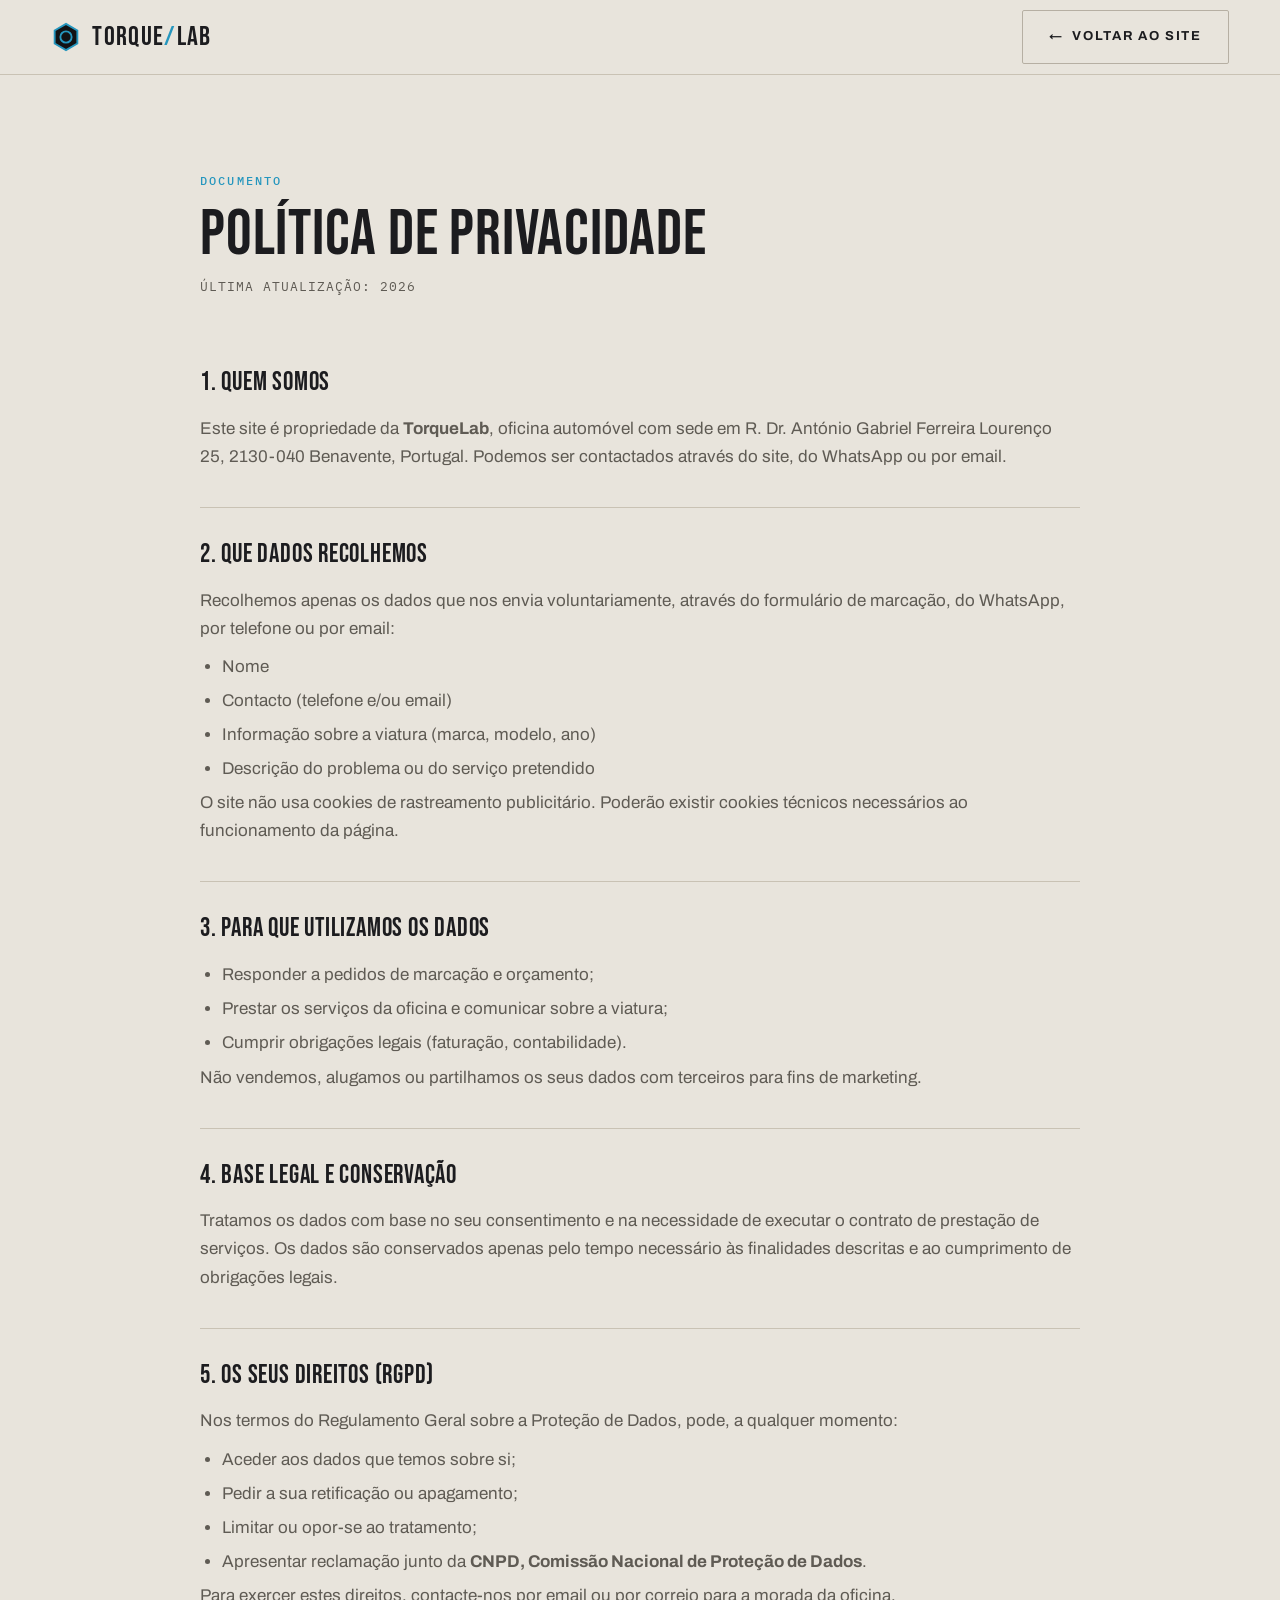
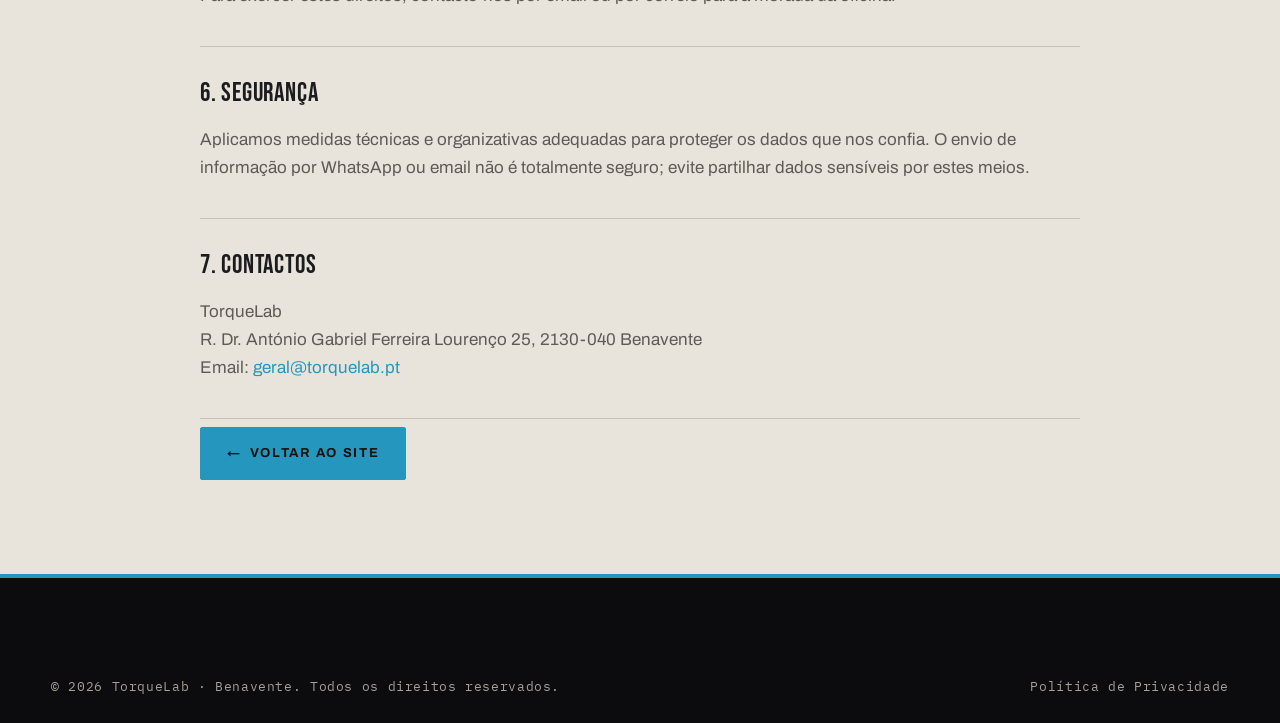
==== commit b78280f7: "Atualizar cor principal para azul" ====
--- a/privacidade.html
+++ b/privacidade.html
@@ -6,7 +6,7 @@
   <title>Política de Privacidade, TorqueLab</title>
   <meta name="description" content="Política de Privacidade da TorqueLab, como tratamos os dados pessoais que nos confia através do site, formulários e WhatsApp.">
   <meta name="robots" content="noindex">
-  <link rel="icon" href="data:image/svg+xml,%3Csvg%20xmlns='http://www.w3.org/2000/svg'%20viewBox='0%200%2032%2032'%3E%3Cpath%20d='M16%202l12.1%207v14L16%2030%203.9%2023V9L16%202z'%20fill='%23121214'%20stroke='%23e25822'%20stroke-width='2'/%3E%3Ccircle%20cx='16'%20cy='16'%20r='6'%20fill='none'%20stroke='%23e25822'%20stroke-width='2'/%3E%3C/svg%3E">
+  <link rel="icon" href="data:image/svg+xml,%3Csvg%20xmlns='http://www.w3.org/2000/svg'%20viewBox='0%200%2032%2032'%3E%3Cpath%20d='M16%202l12.1%207v14L16%2030%203.9%2023V9L16%202z'%20fill='%23121214'%20stroke='%232596be'%20stroke-width='2'/%3E%3Ccircle%20cx='16'%20cy='16'%20r='6'%20fill='none'%20stroke='%232596be'%20stroke-width='2'/%3E%3C/svg%3E">
   <link rel="preconnect" href="https://fonts.googleapis.com">
   <link rel="preconnect" href="https://fonts.gstatic.com" crossorigin>
   <link href="https://fonts.googleapis.com/css2?family=Bebas+Neue&family=IBM+Plex+Mono:wght@400;500&family=Archivo:wght@400;500;600;700&display=swap" rel="stylesheet">
@@ -17,8 +17,8 @@
     <div class="container site-header__inner">
       <a class="brand" href="index.html">
         <svg class="brand__mark" width="30" height="30" viewBox="0 0 32 32" aria-hidden="true">
-          <path d="M16 2l12.1 7v14L16 30 3.9 23V9L16 2z" fill="#121214" stroke="#e25822" stroke-width="2"></path>
-          <circle cx="16" cy="16" r="6" fill="none" stroke="#e25822" stroke-width="2"></circle>
+          <path d="M16 2l12.1 7v14L16 30 3.9 23V9L16 2z" fill="#121214" stroke="#2596be" stroke-width="2"></path>
+          <circle cx="16" cy="16" r="6" fill="none" stroke="#2596be" stroke-width="2"></circle>
         </svg>
         <span class="brand__text">TORQUE<span>/</span>LAB</span>
       </a>
--- a/assets/css/styles.css
+++ b/assets/css/styles.css
@@ -20,8 +20,8 @@
   --txt-dark: #1c1c1f;
   --muted-dark: #5f5b54;
 
-  --orange: #e25822;
-  --orange-2: #f06a2f;
+  --orange: #2596be;
+  --orange-2: #2596be;
 
   --f-display: 'Bebas Neue', 'Arial Narrow', sans-serif;
   --f-body: 'Archivo', 'Helvetica Neue', sans-serif;
@@ -37,6 +37,7 @@
   scroll-behavior: smooth;
   scroll-padding-top: 110px;
   -webkit-text-size-adjust: 100%;
+  overflow-x: clip;
 }
 
 body {
@@ -47,6 +48,7 @@
   color: var(--txt);
   background: var(--ink);
   -webkit-font-smoothing: antialiased;
+  overflow-x: clip;
 }
 
 img { max-width: 100%; display: block; height: auto; }
@@ -177,8 +179,7 @@
   position: sticky;
   top: 0;
   z-index: 80;
-  background: rgba(18, 18, 20, .94);
-  backdrop-filter: blur(6px);
+  background: rgba(18, 18, 20, .97);
   border-bottom: 1px solid var(--steel);
   transition: box-shadow .2s;
 }
@@ -207,7 +208,9 @@
 .brand__text span { color: var(--orange); }
 
 .nav { display: flex; align-items: center; gap: 26px; }
+.nav-close { display: none; }
 .nav__list { display: flex; gap: 26px; }
+.nav__item--menuonly { display: none; }
 .nav__list a {
   font-family: var(--f-mono);
   font-size: 12.5px;
@@ -263,7 +266,7 @@
   overflow: hidden;
   background-color: var(--ink);
   background-image:
-    radial-gradient(circle at 78% 18%, rgba(226, 88, 34, .28), transparent 42%),
+    radial-gradient(circle at 78% 18%, rgba(37, 150, 190, .28), transparent 42%),
     linear-gradient(rgba(18, 18, 20, .93), rgba(18, 18, 20, .84)),
     url("https://images.unsplash.com/photo-1486262715619-67b85e0b08d3?auto=format&fit=crop&w=1920&q=80");
   background-size: cover;
@@ -488,7 +491,7 @@
 .services-index a:hover {
   color: var(--txt);
   border-color: var(--orange);
-  background: rgba(226, 88, 34, .08);
+  background: rgba(37, 150, 190, .08);
 }
 
 .serv-cat {
@@ -559,20 +562,7 @@
   color: var(--muted);
   max-width: 74ch;
 }
-.serv-row__cta {
-  flex-shrink: 0;
-  font-family: var(--f-mono);
-  font-size: 12.5px;
-  letter-spacing: .1em;
-  text-transform: uppercase;
-  color: var(--orange);
-  text-decoration: none;
-  white-space: nowrap;
-  border: 1px solid transparent;
-  padding: 8px 12px;
-  transition: border-color .15s, background-color .15s;
-}
-.serv-row__cta:hover { border-color: var(--orange); background: rgba(226, 88, 34, .1); }
+.serv-cat__foot { padding-top: 16px; }
 
 /* ------------------------------ método ---------------------------- */
 
@@ -842,7 +832,7 @@
   grid-template-columns: 1fr 1fr;
   gap: 16px;
 }
-.field { display: flex; flex-direction: column; gap: 7px; }
+.field { display: flex; flex-direction: column; gap: 7px; min-width: 0; }
 .field--full { grid-column: 1 / -1; }
 .field label {
   font-family: var(--f-mono);
@@ -862,6 +852,10 @@
   border: 1px solid var(--steel-2);
   border-radius: 2px;
   padding: 13px 14px;
+  width: 100%;
+  min-width: 0;
+  -webkit-appearance: none;
+  appearance: none;
   transition: border-color .15s, background-color .15s;
 }
 .field input::placeholder,
@@ -873,7 +867,7 @@
   border-color: var(--orange);
   background: #0d0d0f;
 }
-.field select { appearance: none; background-image: linear-gradient(45deg, transparent 50%, var(--orange) 50%), linear-gradient(135deg, var(--orange) 50%, transparent 50%); background-position: calc(100% - 20px) calc(50% - 3px), calc(100% - 14px) calc(50% - 3px); background-size: 6px 6px, 6px 6px; background-repeat: no-repeat; }
+.field select { appearance: none; -webkit-appearance: none; padding-right: 40px; background-image: linear-gradient(45deg, transparent 50%, var(--orange) 50%), linear-gradient(135deg, var(--orange) 50%, transparent 50%); background-position: calc(100% - 20px) calc(50% - 3px), calc(100% - 14px) calc(50% - 3px); background-size: 6px 6px, 6px 6px; background-repeat: no-repeat; }
 .field select optgroup { background: var(--ink); color: var(--txt); font-style: normal; }
 .field textarea { resize: vertical; min-height: 110px; }
 
@@ -1076,32 +1070,57 @@
 @media (max-width: 860px) {
   .topbar__item--mid { display: none; }
 
-  .nav-toggle { display: flex; }
+  .nav-toggle { display: flex; z-index: 21; }
   .nav {
+    display: none;
     position: fixed;
     inset: 0;
-    top: 0;
     flex-direction: column;
-    justify-content: center;
-    gap: 30px;
-    background: rgba(12, 12, 14, .98);
-    transform: translateX(100%);
-    transition: transform .3s ease;
-    padding: 90px 8vw 40px;
+    background: rgba(12, 12, 14, .99);
+    padding: 18px 6vw calc(28px + env(safe-area-inset-bottom));
     overflow-y: auto;
+    -webkit-overflow-scrolling: touch;
+    z-index: 20;
   }
-  .nav.is-open { transform: translateX(0); }
-  .nav__list { flex-direction: column; gap: 6px; width: 100%; }
+  .nav.is-open { display: flex; }
+  .nav__list { flex-direction: column; width: 100%; margin: 0; gap: 0; }
+  .nav__item--menuonly { display: block; }
+  .nav-close {
+    display: inline-flex;
+    align-items: center;
+    gap: 8px;
+    align-self: flex-end;
+    margin-bottom: 14px;
+    font-family: var(--f-mono);
+    font-size: 12.5px;
+    letter-spacing: .12em;
+    text-transform: uppercase;
+    color: var(--txt);
+    background: none;
+    border: 1px solid var(--steel-2);
+    border-radius: 2px;
+    padding: 10px 16px;
+    cursor: pointer;
+    transition: color .15s, border-color .15s;
+  }
+  .nav-close:hover { color: var(--orange); border-color: var(--orange); }
+  body.nav-open .nav-toggle { visibility: hidden; }
+
   .nav__list a {
     font-family: var(--f-display);
-    font-size: clamp(34px, 9vw, 52px);
-    letter-spacing: .04em;
+    font-size: clamp(24px, 6.5vw, 30px);
+    font-weight: 400;
+    letter-spacing: .05em;
+    text-transform: uppercase;
     color: var(--txt);
     border-bottom: 1px solid var(--steel);
-    padding: 14px 0;
+    padding: 17px 2px;
     display: block;
+    transition: color .15s, padding-left .15s;
   }
-  .nav__cta { width: 100%; padding: 17px; font-size: 14px; }
+  .nav__list a:hover { color: var(--orange); padding-left: 6px; }
+  .nav__list li:first-child a { border-top: 1px solid var(--steel); }
+  .nav__cta { width: 100%; padding: 16px; font-size: 14px; margin-top: 24px; }
   body.nav-open { overflow: hidden; }
 
   .about { grid-template-columns: 1fr; }
@@ -1112,7 +1131,7 @@
   .serv-cat__num { font-size: 44px; }
   .serv-cat__count { grid-column: 2; margin-top: -8px; }
   .serv-row { flex-direction: column; align-items: flex-start; gap: 12px; padding: 16px 4px; }
-  .serv-row__cta { padding: 9px 14px; border-color: var(--steel-2); }
+  .serv-cat__foot .btn { width: 100%; }
 
   .step { grid-template-columns: 64px minmax(0, 1fr); gap: 14px; padding-left: 18px; }
   .step__num { font-size: 42px; }
@@ -1123,6 +1142,8 @@
   .g1 { grid-column: span 2; grid-row: span 2; }
 
   .worksheet__grid { grid-template-columns: 1fr; }
+  .worksheet__foot { align-items: stretch; }
+  .worksheet__foot .btn { width: 100%; text-align: center; }
   .site-footer__grid { grid-template-columns: 1fr; gap: 32px; }
   .site-footer__bottom { flex-direction: column; gap: 8px; }
 
@@ -1137,6 +1158,8 @@
   .hero__actions { flex-direction: column; align-items: stretch; }
   .hero__actions .btn { width: 100%; }
   .stats { grid-template-columns: 1fr; }
+  .worksheet { padding: 22px 16px; }
+  .worksheet__title { font-size: 26px; }
   .gallery { grid-template-columns: 1fr; grid-auto-rows: 210px; }
   .g1 { grid-column: span 1; grid-row: span 2; }
 }
